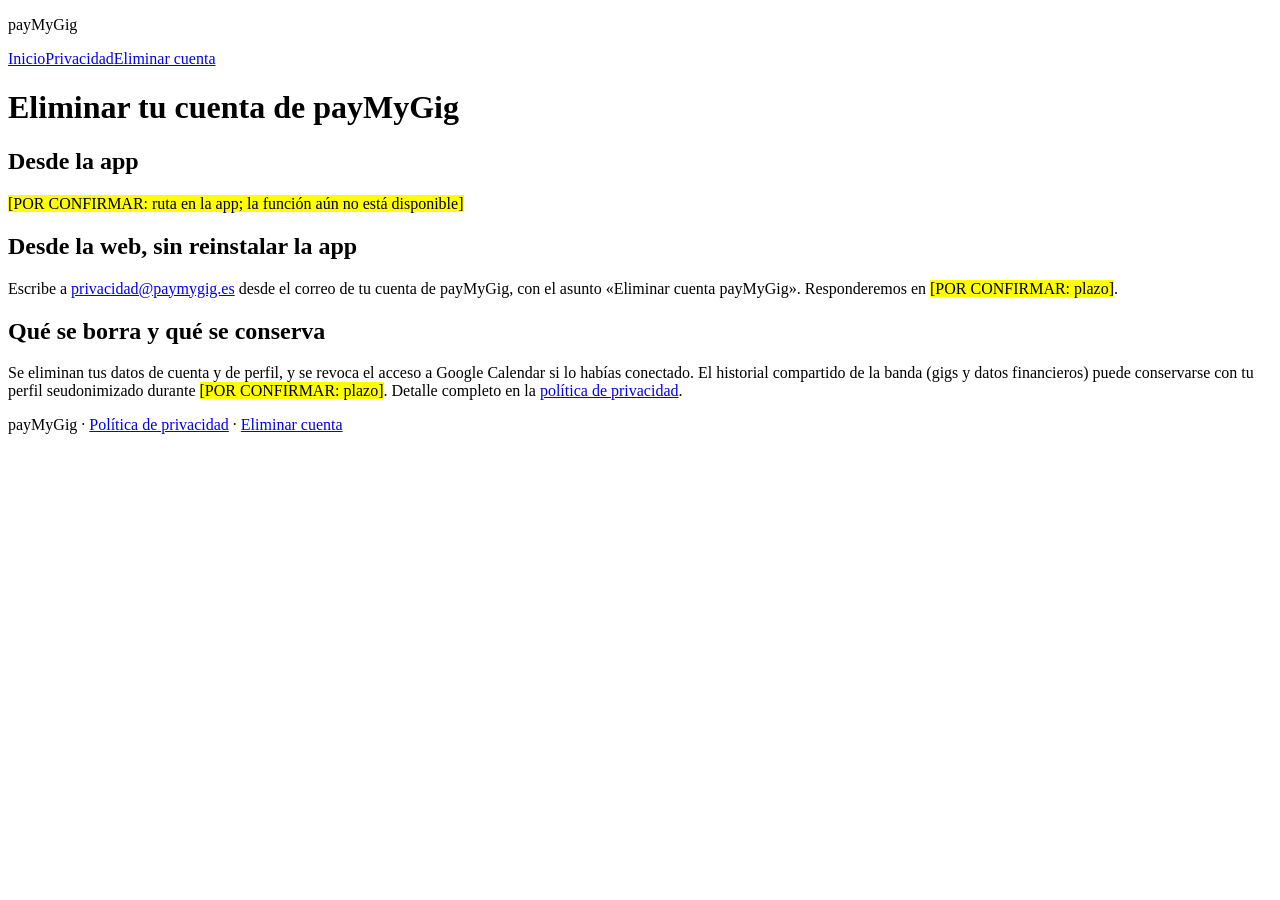
==== eliminar-cuenta.html @ f0f02f00 "Rellenar decisiones del titular y preparar publicación sin dominio propio Co-Authored-By: Claude Opu" ====
<!doctype html>
<html lang="es">
<head>
<meta charset="utf-8">
<meta name="viewport" content="width=device-width, initial-scale=1">
<title>Eliminar cuenta — payMyGig</title>
<meta name="description" content="Cómo pedir la eliminación de tu cuenta de payMyGig y de los datos asociados.">
<link rel="stylesheet" href="styles.css">
</head>
<body>
<header><p>payMyGig</p>
<nav aria-label="Principal"><a href="index.html">Inicio</a><a href="privacidad.html">Privacidad</a><a href="eliminar-cuenta.html">Eliminar cuenta</a></nav></header>
<main>
<h1>Eliminar tu cuenta de payMyGig</h1>
<section>
<h2>Desde la app</h2>
<p><mark>[POR CONFIRMAR: ruta en la app; la función aún no está disponible]</mark></p>
</section>
<section>
<h2>Desde la web, sin reinstalar la app</h2>
<p>Escribe a <a href="mailto:privacidad@paymygig.es">privacidad@paymygig.es</a> desde el correo de tu cuenta de payMyGig, con el asunto «Eliminar cuenta payMyGig». Responderemos en <mark>[POR CONFIRMAR: plazo]</mark>.</p>
</section>
<section>
<h2>Qué se borra y qué se conserva</h2>
<p>Se eliminan tus datos de cuenta y de perfil, y se revoca el acceso a Google Calendar si lo habías conectado. El historial compartido de la banda (gigs y datos financieros) puede conservarse con tu perfil seudonimizado durante <mark>[POR CONFIRMAR: plazo]</mark>. Detalle completo en la <a href="privacidad.html#eliminacion">política de privacidad</a>.</p>
</section>
</main>
<footer><p>payMyGig · <a href="privacidad.html">Política de privacidad</a> · <a href="eliminar-cuenta.html">Eliminar cuenta</a></p></footer>
</body>
</html>
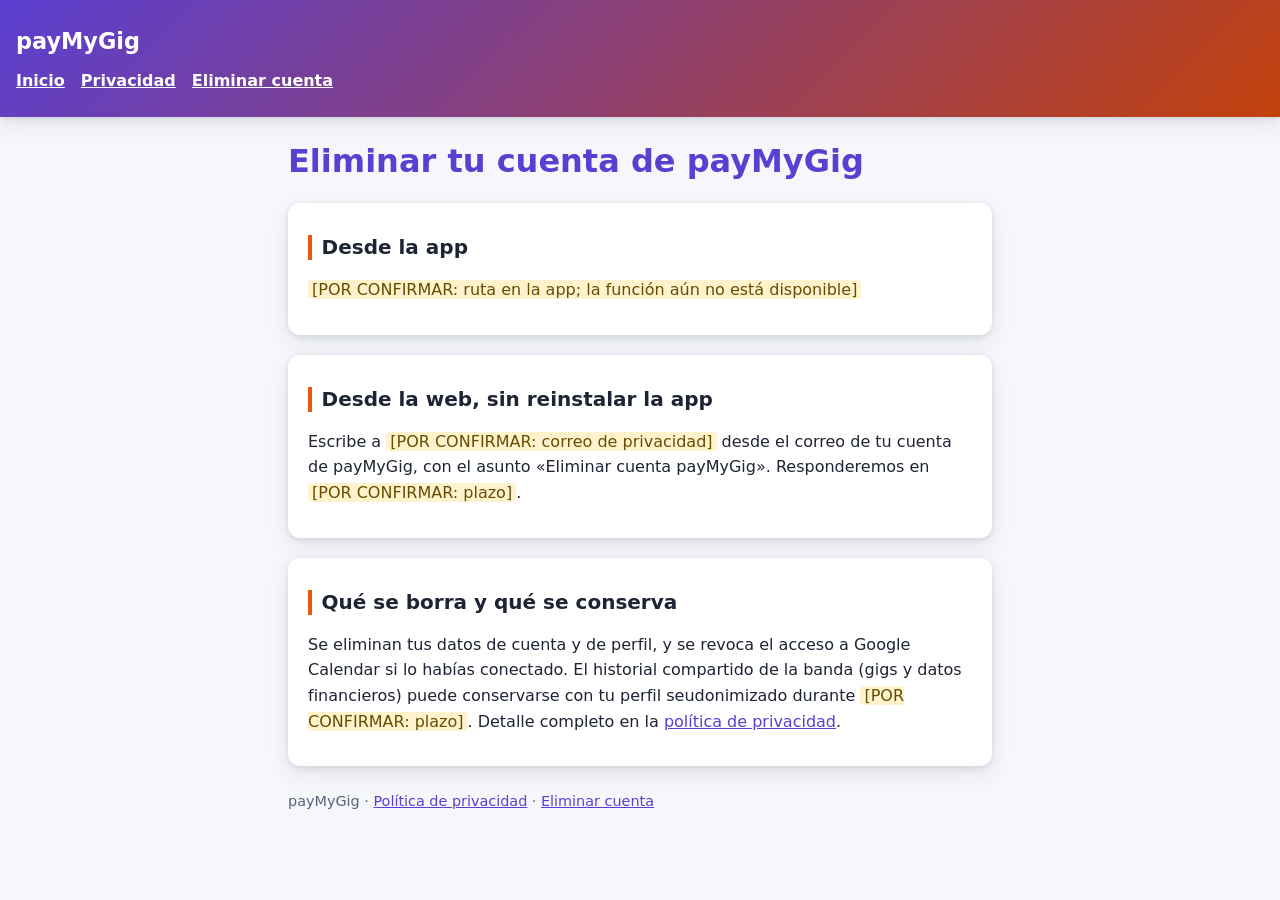
==== commit 441ad18b: "Web pública inicial: inicio, privacidad y eliminación de cuenta HTML y CSS estáticos sin build ni Ja" ====
--- a/eliminar-cuenta.html
+++ b/eliminar-cuenta.html
@@ -18,7 +18,7 @@
 </section>
 <section>
 <h2>Desde la web, sin reinstalar la app</h2>
-<p>Escribe a <a href="mailto:privacidad@paymygig.es">privacidad@paymygig.es</a> desde el correo de tu cuenta de payMyGig, con el asunto «Eliminar cuenta payMyGig». Responderemos en <mark>[POR CONFIRMAR: plazo]</mark>.</p>
+<p>Escribe a <mark>[POR CONFIRMAR: correo de privacidad]</mark> desde el correo de tu cuenta de payMyGig, con el asunto «Eliminar cuenta payMyGig». Responderemos en <mark>[POR CONFIRMAR: plazo]</mark>.</p>
 </section>
 <section>
 <h2>Qué se borra y qué se conserva</h2>
--- a/styles.css
+++ b/styles.css
@@ -0,0 +1,19 @@
+:root{--bg:#f6f7fb;--card:#fff;--text:#1d2433;--muted:#5a6478;--accent:#5b3fd1;--accent2:#e8590c;--warn-bg:#fff3cd;--warn-text:#664d03;--shadow:0 2px 6px rgba(30,40,80,.12),0 8px 24px rgba(30,40,80,.08)}
+@media(prefers-color-scheme:dark){:root{--bg:#12141c;--card:#1c2030;--text:#e8eaf2;--muted:#a4abc0;--accent:#a99bff;--accent2:#ff9a5c;--warn-bg:#3a3012;--warn-text:#ffe69c;--shadow:0 2px 6px rgba(0,0,0,.5),0 8px 24px rgba(0,0,0,.35)}}
+*{box-sizing:border-box}
+body{margin:0;background:var(--bg);color:var(--text);font:1rem/1.6 system-ui,-apple-system,"Segoe UI",Roboto,sans-serif}
+header{background:linear-gradient(135deg,#5b3fd1,#c2410c);color:#fff;padding:1.5rem 1rem;box-shadow:var(--shadow)}
+header p{margin:0;font-size:1.4rem;font-weight:700}
+nav{margin-top:.5rem;display:flex;flex-wrap:wrap;gap:1rem}
+nav a{color:#fff;font-weight:600}
+main{max-width:46rem;margin:1.5rem auto;padding:0 1rem}
+section,.banner{background:var(--card);border-radius:12px;box-shadow:var(--shadow);padding:1rem 1.25rem;margin-bottom:1.25rem}
+.banner{background:var(--warn-bg);color:var(--warn-text);font-weight:600}
+h1,h2{line-height:1.25}
+h1{color:var(--accent)}
+h2{border-left:4px solid var(--accent2);padding-left:.6rem;font-size:1.25rem}
+a{color:var(--accent)}
+a:focus-visible{outline:3px solid var(--accent2);outline-offset:2px}
+mark{background:var(--warn-bg);color:var(--warn-text);padding:0 .25rem;border-radius:4px}
+footer{max-width:46rem;margin:0 auto 2rem;padding:0 1rem;color:var(--muted);font-size:.9rem}
+footer a{color:var(--accent)}
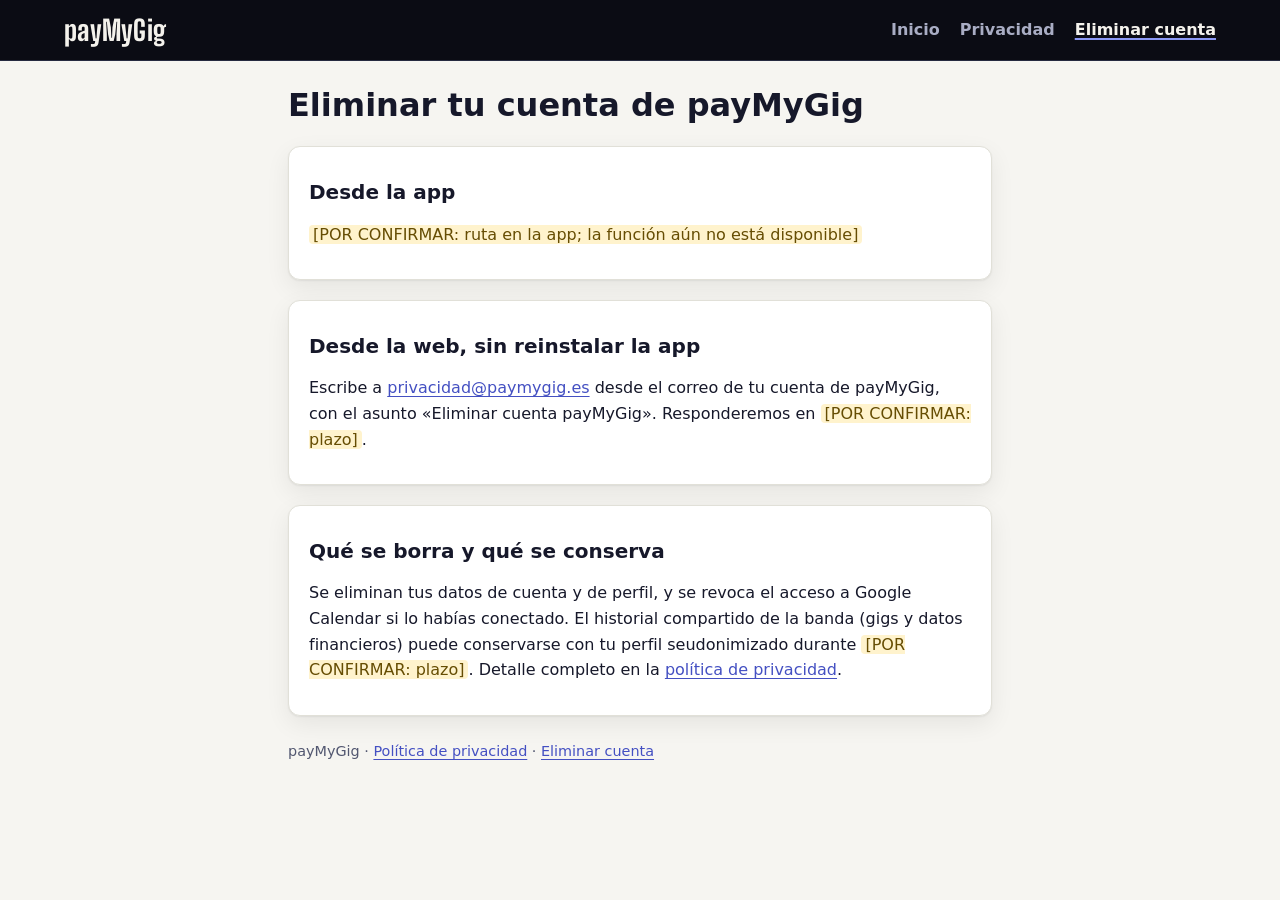
==== commit d7faaf9c: "Rediseño de la portada: escenario nocturno y textos para músicos y gestores Hero oscuro con titular " ====
--- a/eliminar-cuenta.html
+++ b/eliminar-cuenta.html
@@ -9,7 +9,7 @@
 </head>
 <body>
 <header><p>payMyGig</p>
-<nav aria-label="Principal"><a href="index.html">Inicio</a><a href="privacidad.html">Privacidad</a><a href="eliminar-cuenta.html">Eliminar cuenta</a></nav></header>
+<nav aria-label="Principal"><a href="index.html">Inicio</a><a href="privacidad.html">Privacidad</a><a href="eliminar-cuenta.html" aria-current="page">Eliminar cuenta</a></nav></header>
 <main>
 <h1>Eliminar tu cuenta de payMyGig</h1>
 <section>
@@ -18,7 +18,7 @@
 </section>
 <section>
 <h2>Desde la web, sin reinstalar la app</h2>
-<p>Escribe a <mark>[POR CONFIRMAR: correo de privacidad]</mark> desde el correo de tu cuenta de payMyGig, con el asunto «Eliminar cuenta payMyGig». Responderemos en <mark>[POR CONFIRMAR: plazo]</mark>.</p>
+<p>Escribe a <a href="mailto:privacidad@paymygig.es">privacidad@paymygig.es</a> desde el correo de tu cuenta de payMyGig, con el asunto «Eliminar cuenta payMyGig». Responderemos en <mark>[POR CONFIRMAR: plazo]</mark>.</p>
 </section>
 <section>
 <h2>Qué se borra y qué se conserva</h2>
--- a/styles.css
+++ b/styles.css
@@ -1,19 +1,90 @@
-:root{--bg:#f6f7fb;--card:#fff;--text:#1d2433;--muted:#5a6478;--accent:#5b3fd1;--accent2:#e8590c;--warn-bg:#fff3cd;--warn-text:#664d03;--shadow:0 2px 6px rgba(30,40,80,.12),0 8px 24px rgba(30,40,80,.08)}
-@media(prefers-color-scheme:dark){:root{--bg:#12141c;--card:#1c2030;--text:#e8eaf2;--muted:#a4abc0;--accent:#a99bff;--accent2:#ff9a5c;--warn-bg:#3a3012;--warn-text:#ffe69c;--shadow:0 2px 6px rgba(0,0,0,.5),0 8px 24px rgba(0,0,0,.35)}}
+/* Big Shoulders Display ExtraBold, self-hosted (SIL OFL, see fonts/OFL.txt). */
+@font-face{font-family:"Big Shoulders Display";font-style:normal;font-weight:800;font-display:swap;src:url(fonts/big-shoulders-display-800-latin-ext.woff2) format("woff2");unicode-range:U+0100-02BA,U+02BD-02C5,U+02C7-02CC,U+02CE-02D7,U+02DD-02FF,U+0304,U+0308,U+0329,U+1D00-1DBF,U+1E00-1E9F,U+1EF2-1EFF,U+2020,U+20A0-20AB,U+20AD-20C4,U+2113,U+2C60-2C7F,U+A720-A7FF}
+@font-face{font-family:"Big Shoulders Display";font-style:normal;font-weight:800;font-display:swap;src:url(fonts/big-shoulders-display-800-latin.woff2) format("woff2");unicode-range:U+0000-00FF,U+0131,U+0152-0153,U+02BB-02BC,U+02C6,U+02DA,U+02DC,U+0304,U+0308,U+0329,U+2000-206F,U+20AC,U+2122,U+2191,U+2193,U+2212,U+2215,U+FEFF,U+FFFD}
+
+:root{
+  /* Night stage: always dark, same palette as the app's login screen. */
+  --stage-bg:#0B0C14;--stage-lift:#10121D;--stage-surface:#151829;--stage-border:#262A40;
+  --stage-text:#F4F2EC;--stage-muted:#A9ADC4;--stage-accent:#8B98F5;--stage-success:#5FD39A;
+  /* Readable pages: light by default, dark below. */
+  --bg:#F6F5F1;--card:#FFFFFF;--text:#16182A;--muted:#525770;--accent:#4450C2;--line:#E1E0D8;
+  --warn-bg:#FFF3CD;--warn-text:#664D03;
+  --shadow:0 1px 2px rgba(11,12,20,.06),0 8px 24px rgba(11,12,20,.07);
+  --display:"Big Shoulders Display",system-ui,sans-serif;
+  --ring:var(--accent);
+}
+@media(prefers-color-scheme:dark){:root{
+  --bg:#10121D;--card:#151829;--text:#F4F2EC;--muted:#A9ADC4;--accent:#8B98F5;--line:#262A40;
+  --warn-bg:#3A3012;--warn-text:#FFE69C;--shadow:0 1px 2px rgba(0,0,0,.4),0 8px 24px rgba(0,0,0,.3);
+}}
+
 *{box-sizing:border-box}
-body{margin:0;background:var(--bg);color:var(--text);font:1rem/1.6 system-ui,-apple-system,"Segoe UI",Roboto,sans-serif}
-header{background:linear-gradient(135deg,#5b3fd1,#c2410c);color:#fff;padding:1.5rem 1rem;box-shadow:var(--shadow)}
-header p{margin:0;font-size:1.4rem;font-weight:700}
-nav{margin-top:.5rem;display:flex;flex-wrap:wrap;gap:1rem}
-nav a{color:#fff;font-weight:600}
-main{max-width:46rem;margin:1.5rem auto;padding:0 1rem}
-section,.banner{background:var(--card);border-radius:12px;box-shadow:var(--shadow);padding:1rem 1.25rem;margin-bottom:1.25rem}
-.banner{background:var(--warn-bg);color:var(--warn-text);font-weight:600}
+body{margin:0;background:var(--bg);color:var(--text);caret-color:var(--accent);font:1rem/1.6 system-ui,-apple-system,"Segoe UI",Roboto,sans-serif;overflow-wrap:break-word}
+::selection{background:var(--stage-accent);color:var(--stage-bg)}
+a{color:var(--accent);text-underline-offset:.2em}
+:focus-visible{outline:2px solid var(--ring);outline-offset:3px;border-radius:2px}
 h1,h2{line-height:1.25}
-h1{color:var(--accent)}
-h2{border-left:4px solid var(--accent2);padding-left:.6rem;font-size:1.25rem}
-a{color:var(--accent)}
-a:focus-visible{outline:3px solid var(--accent2);outline-offset:2px}
+h2{font-size:1.25rem}
+
+/* Shared dark header */
+header{background:var(--stage-bg);color:var(--stage-text);border-bottom:1px solid var(--stage-border);padding:1rem max(clamp(1rem,4vw,3.5rem),calc((100% - 72rem)/2));display:flex;flex-wrap:wrap;align-items:center;justify-content:space-between;gap:.5rem 1.5rem;--ring:var(--stage-accent)}
+header p{margin:0;font:800 1.75rem/1 var(--display);letter-spacing:.01em}
+nav{display:flex;flex-wrap:wrap;gap:.25rem 1.25rem}
+nav a{color:var(--stage-muted);text-decoration:none;font-weight:600}
+nav a:hover,nav a[aria-current]{color:var(--stage-text)}
+nav a[aria-current]{text-decoration:underline;text-decoration-color:var(--stage-accent);text-decoration-thickness:2px}
+
+/* Readable pages (privacidad, eliminar-cuenta) and the lower part of the home page */
+main,.lower{max-width:46rem;margin:1.5rem auto;padding:0 1rem}
+section,.banner{background:var(--card);border:1px solid var(--line);border-radius:12px;box-shadow:var(--shadow);padding:1rem 1.25rem;margin-bottom:1.25rem}
+.banner{background:var(--warn-bg);color:var(--warn-text);border-color:transparent;font-weight:600}
 mark{background:var(--warn-bg);color:var(--warn-text);padding:0 .25rem;border-radius:4px}
 footer{max-width:46rem;margin:0 auto 2rem;padding:0 1rem;color:var(--muted);font-size:.9rem}
-footer a{color:var(--accent)}
+
+/* Home: full-bleed night stage */
+.home header{border-bottom-color:transparent}
+.home main{max-width:none;margin:0;padding:0}
+.stage{background:var(--stage-bg);color:var(--stage-text);border:0;border-radius:0;box-shadow:none;margin:0;padding:clamp(2.5rem,6vw,4.5rem) max(clamp(1rem,4vw,3.5rem),calc((100% - 72rem)/2));--ring:var(--stage-accent)}
+.stage a{color:var(--stage-accent)}
+.stage ::selection{background:var(--stage-accent);color:var(--stage-bg)}
+.stage h2{margin:0 0 1rem;font-size:1.35rem}
+.small{margin:0;color:var(--stage-muted);font-size:.875rem}
+
+.hero{display:grid;gap:3rem;align-items:end;align-content:center;padding-top:clamp(1.5rem,4vw,3rem)}
+.hero h1{margin:0 0 1.5rem;font:800 clamp(3rem,8vw,6rem)/.95 var(--display);text-transform:uppercase;letter-spacing:-.01em}
+.accent{color:var(--stage-accent)}
+.subline{margin:0 0 2rem;max-width:35rem;color:var(--stage-muted);font-size:1.125rem;line-height:1.5}
+.stage .button{display:inline-block;background:var(--stage-accent);color:var(--stage-bg);font-weight:700;text-decoration:none;padding:.75rem 1.4rem;border-radius:999px}
+.stage .button:hover{background:var(--stage-text)}
+
+.ticket{margin:0;width:min(21.25rem,100%);background:var(--stage-surface);border:1px solid var(--stage-border);border-radius:14px;padding:1.5rem;display:grid;gap:.75rem;font-variant-numeric:tabular-nums;box-shadow:10px 14px 0 rgba(0,0,0,.35),0 24px 48px -16px rgba(0,0,0,.7)}
+.ticket p{margin:0}
+.ticket hr{margin:.25rem 0;border:0;border-top:1px dashed var(--stage-border)}
+.venue{font-weight:700}
+.row{display:flex;justify-content:space-between;align-items:center;gap:.75rem;color:var(--stage-muted)}
+.amount{color:var(--stage-text);font-weight:700;white-space:nowrap}
+.share{color:var(--stage-accent);font-size:1.35rem}
+.pill{display:inline-block;margin-right:.4rem;padding:.05rem .5rem;border:1px solid var(--stage-border);border-radius:999px;color:var(--stage-success);font-size:.75rem;font-weight:700;letter-spacing:.02em}
+
+.audiences{background:var(--stage-lift);display:grid;gap:2.5rem}
+.checks{list-style:none;margin:0;padding:0;display:grid;gap:.75rem}
+.checks li{position:relative;padding-left:1.6rem;color:var(--stage-muted)}
+.checks svg{position:absolute;left:0;top:.3rem;fill:none;stroke:var(--stage-accent);stroke-width:2.5;stroke-linecap:round;stroke-linejoin:round}
+
+.band{border-top:1px solid var(--stage-border)}
+.band h2{font:800 clamp(1.75rem,4vw,2.5rem)/1.05 var(--display);text-transform:uppercase;max-width:40rem}
+.band p{max-width:40rem;color:var(--stage-muted)}
+.band p.small{margin-top:1.25rem}
+.lower{margin-top:2.5rem}
+
+@media(min-width:60rem){
+  .hero{grid-template-columns:minmax(0,1fr) auto;min-height:82vh}
+  .ticket{transform:rotate(-2deg)}
+  .audiences{grid-template-columns:1fr 1fr;gap:0}
+  .audiences>div{padding-right:2.5rem}
+  .audiences>div+div{padding:0 0 0 2.5rem;border-left:1px solid var(--stage-border)}
+}
+@media(prefers-reduced-motion:no-preference){
+  .hero>*{animation:rise .6s ease-out both}
+  @keyframes rise{from{opacity:0;transform:translateY(12px)}}
+}
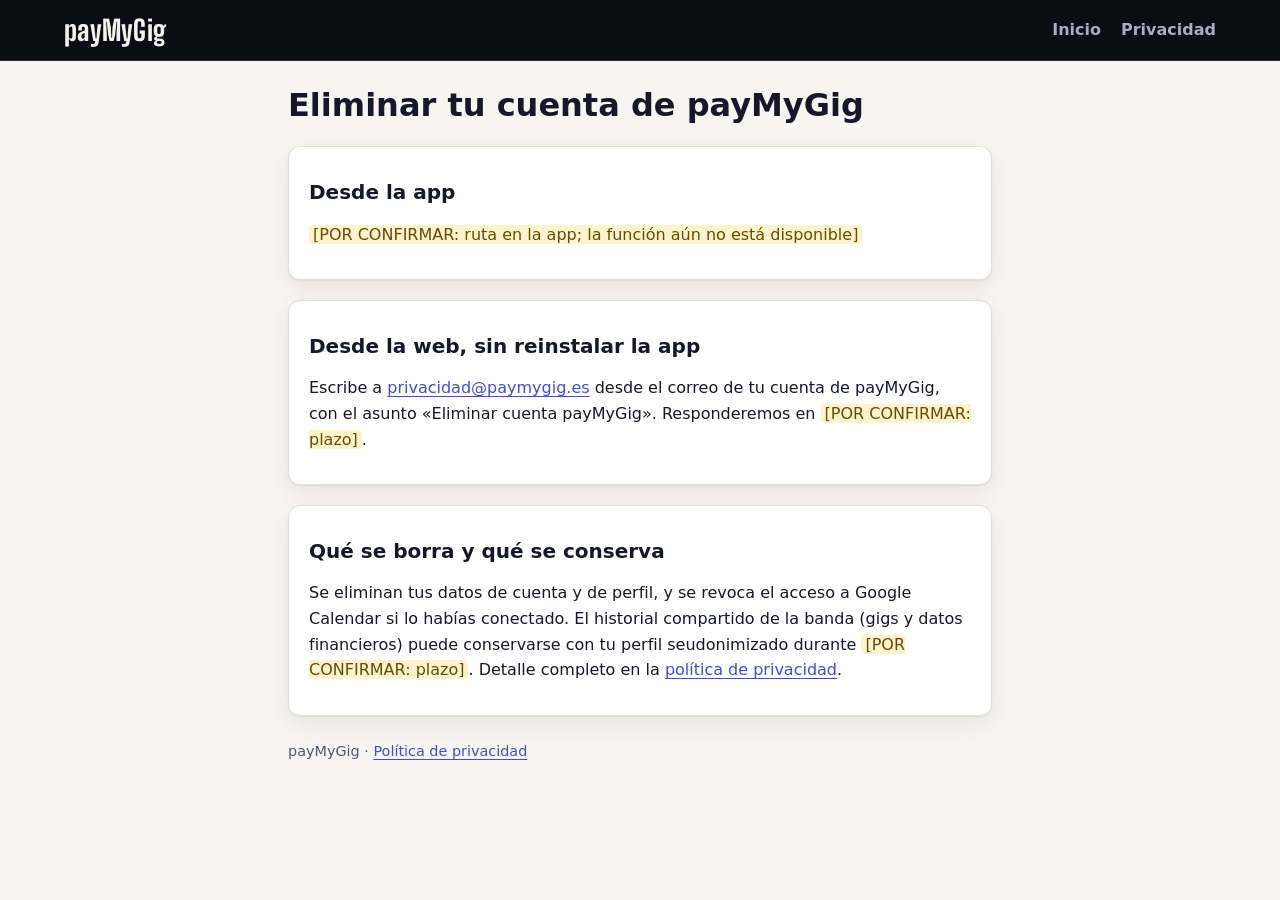
==== commit a7bb578b: "Beta privada con lista de espera y sin enlaces a eliminar cuenta Aviso de beta por invitación, formu" ====
--- a/eliminar-cuenta.html
+++ b/eliminar-cuenta.html
@@ -3,13 +3,14 @@
 <head>
 <meta charset="utf-8">
 <meta name="viewport" content="width=device-width, initial-scale=1">
+<meta name="robots" content="noindex">
 <title>Eliminar cuenta — payMyGig</title>
 <meta name="description" content="Cómo pedir la eliminación de tu cuenta de payMyGig y de los datos asociados.">
 <link rel="stylesheet" href="styles.css">
 </head>
 <body>
 <header><p>payMyGig</p>
-<nav aria-label="Principal"><a href="index.html">Inicio</a><a href="privacidad.html">Privacidad</a><a href="eliminar-cuenta.html" aria-current="page">Eliminar cuenta</a></nav></header>
+<nav aria-label="Principal"><a href="index.html">Inicio</a><a href="privacidad.html">Privacidad</a></nav></header>
 <main>
 <h1>Eliminar tu cuenta de payMyGig</h1>
 <section>
@@ -25,6 +26,6 @@
 <p>Se eliminan tus datos de cuenta y de perfil, y se revoca el acceso a Google Calendar si lo habías conectado. El historial compartido de la banda (gigs y datos financieros) puede conservarse con tu perfil seudonimizado durante <mark>[POR CONFIRMAR: plazo]</mark>. Detalle completo en la <a href="privacidad.html#eliminacion">política de privacidad</a>.</p>
 </section>
 </main>
-<footer><p>payMyGig · <a href="privacidad.html">Política de privacidad</a> · <a href="eliminar-cuenta.html">Eliminar cuenta</a></p></footer>
+<footer><p>payMyGig · <a href="privacidad.html">Política de privacidad</a></p></footer>
 </body>
 </html>
--- a/styles.css
+++ b/styles.css
@@ -56,6 +56,16 @@
 .subline{margin:0 0 2rem;max-width:35rem;color:var(--stage-muted);font-size:1.125rem;line-height:1.5}
 .stage .button{display:inline-block;background:var(--stage-accent);color:var(--stage-bg);font-weight:700;text-decoration:none;padding:.75rem 1.4rem;border-radius:999px}
 .stage .button:hover{background:var(--stage-text)}
+.badge{display:inline-block;margin:0 0 1.5rem;padding:.2rem .8rem;border:1px solid var(--stage-accent);border-radius:999px;color:var(--stage-accent);font-size:.875rem;font-weight:700;letter-spacing:.02em}
+.waitlist{max-width:35rem}
+.waitlist form{margin:0 0 .75rem;position:relative}
+.waitlist label{display:block;margin-bottom:.35rem;font-size:.875rem;font-weight:600;color:var(--stage-muted)}
+.field{display:flex;flex-wrap:wrap;gap:.75rem}
+.field input{flex:1 1 14rem;min-width:0;padding:.75rem 1rem;background:var(--stage-surface);color:var(--stage-text);border:1px solid var(--stage-muted);border-radius:999px;font:inherit}
+.field input::placeholder{color:var(--stage-muted)}
+.field .button{border:0;cursor:pointer;font:inherit;font-weight:700}
+.hp{position:absolute;left:-9999px;width:1px;height:1px;overflow:hidden}
+.waitlist .small{line-height:1.5}
 
 .ticket{margin:0;width:min(21.25rem,100%);background:var(--stage-surface);border:1px solid var(--stage-border);border-radius:14px;padding:1.5rem;display:grid;gap:.75rem;font-variant-numeric:tabular-nums;box-shadow:10px 14px 0 rgba(0,0,0,.35),0 24px 48px -16px rgba(0,0,0,.7)}
 .ticket p{margin:0}
@@ -88,3 +98,6 @@
   .hero>*{animation:rise .6s ease-out both}
   @keyframes rise{from{opacity:0;transform:translateY(12px)}}
 }
+.result{min-height:60vh}
+.result h1{margin:0 0 1.5rem;font:800 clamp(2.25rem,6vw,4rem)/1 var(--display);text-transform:uppercase}
+.result p{max-width:40rem;color:var(--stage-muted)}
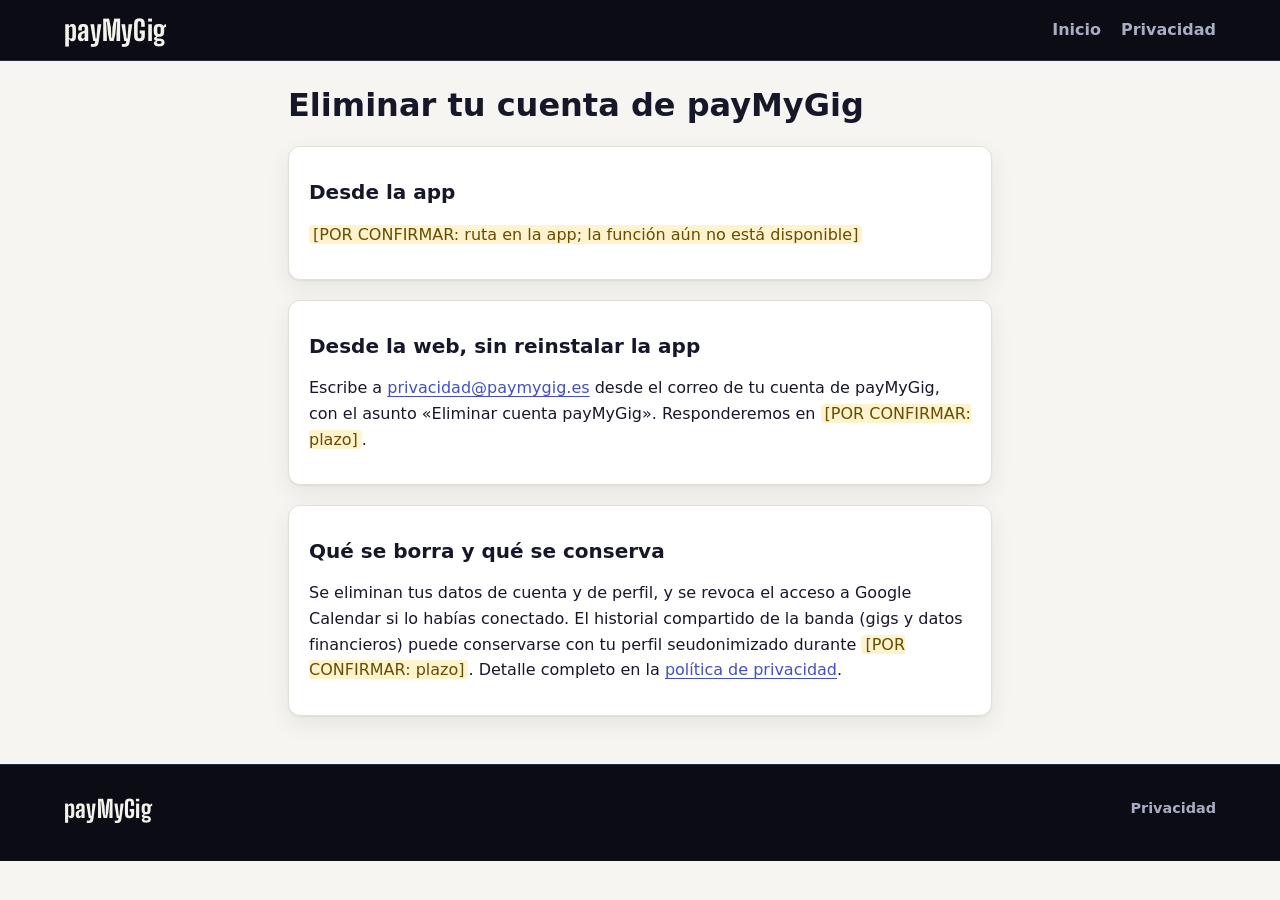
==== commit 5be24799: "Pie oscuro y compacto con el aviso de Google; fuera los bloques blancos de la portada Co-Authored-By" ====
--- a/eliminar-cuenta.html
+++ b/eliminar-cuenta.html
@@ -26,6 +26,6 @@
 <p>Se eliminan tus datos de cuenta y de perfil, y se revoca el acceso a Google Calendar si lo habías conectado. El historial compartido de la banda (gigs y datos financieros) puede conservarse con tu perfil seudonimizado durante <mark>[POR CONFIRMAR: plazo]</mark>. Detalle completo en la <a href="privacidad.html#eliminacion">política de privacidad</a>.</p>
 </section>
 </main>
-<footer><p>payMyGig · <a href="privacidad.html">Política de privacidad</a></p></footer>
+<footer class="site"><div class="foot-top"><p class="wordmark">payMyGig</p><nav aria-label="Pie"><a href="privacidad.html">Privacidad</a></nav></div></footer>
 </body>
 </html>
--- a/styles.css
+++ b/styles.css
@@ -34,12 +34,18 @@
 nav a:hover,nav a[aria-current]{color:var(--stage-text)}
 nav a[aria-current]{text-decoration:underline;text-decoration-color:var(--stage-accent);text-decoration-thickness:2px}
 
-/* Readable pages (privacidad, eliminar-cuenta) and the lower part of the home page */
-main,.lower{max-width:46rem;margin:1.5rem auto;padding:0 1rem}
+/* Readable pages (privacidad, eliminar-cuenta) */
+main{max-width:46rem;margin:1.5rem auto;padding:0 1rem}
 section,.banner{background:var(--card);border:1px solid var(--line);border-radius:12px;box-shadow:var(--shadow);padding:1rem 1.25rem;margin-bottom:1.25rem}
 .banner{background:var(--warn-bg);color:var(--warn-text);border-color:transparent;font-weight:600}
 mark{background:var(--warn-bg);color:var(--warn-text);padding:0 .25rem;border-radius:4px}
-footer{max-width:46rem;margin:0 auto 2rem;padding:0 1rem;color:var(--muted);font-size:.9rem}
+footer.site{margin-top:3rem;background:var(--stage-bg);color:var(--stage-muted);border-top:1px solid var(--stage-border);padding:2rem max(clamp(1rem,4vw,3.5rem),calc((100% - 72rem)/2)) 2.5rem;display:grid;gap:1.25rem;font-size:.9rem;--ring:var(--stage-accent)}
+.home footer.site{margin-top:0}
+.foot-top{display:flex;flex-wrap:wrap;align-items:center;justify-content:space-between;gap:1rem}
+.foot-top .wordmark{margin:0;font:800 1.5rem/1 var(--display);letter-spacing:.01em;color:var(--stage-text)}
+.foot-top nav{margin:0}
+footer.site .legal{margin:0;max-width:60rem;font-size:.8rem;line-height:1.55}
+footer.site .legal a{color:var(--stage-accent)}
 
 /* Home: full-bleed night stage */
 .home header{border-bottom-color:transparent}
@@ -85,7 +91,6 @@
 .band h2{font:800 clamp(1.75rem,4vw,2.5rem)/1.05 var(--display);text-transform:uppercase;max-width:40rem}
 .band p{max-width:40rem;color:var(--stage-muted)}
 .band p.small{margin-top:1.25rem}
-.lower{margin-top:2.5rem}
 
 @media(min-width:60rem){
   .hero{grid-template-columns:minmax(0,1fr) auto;min-height:82vh}
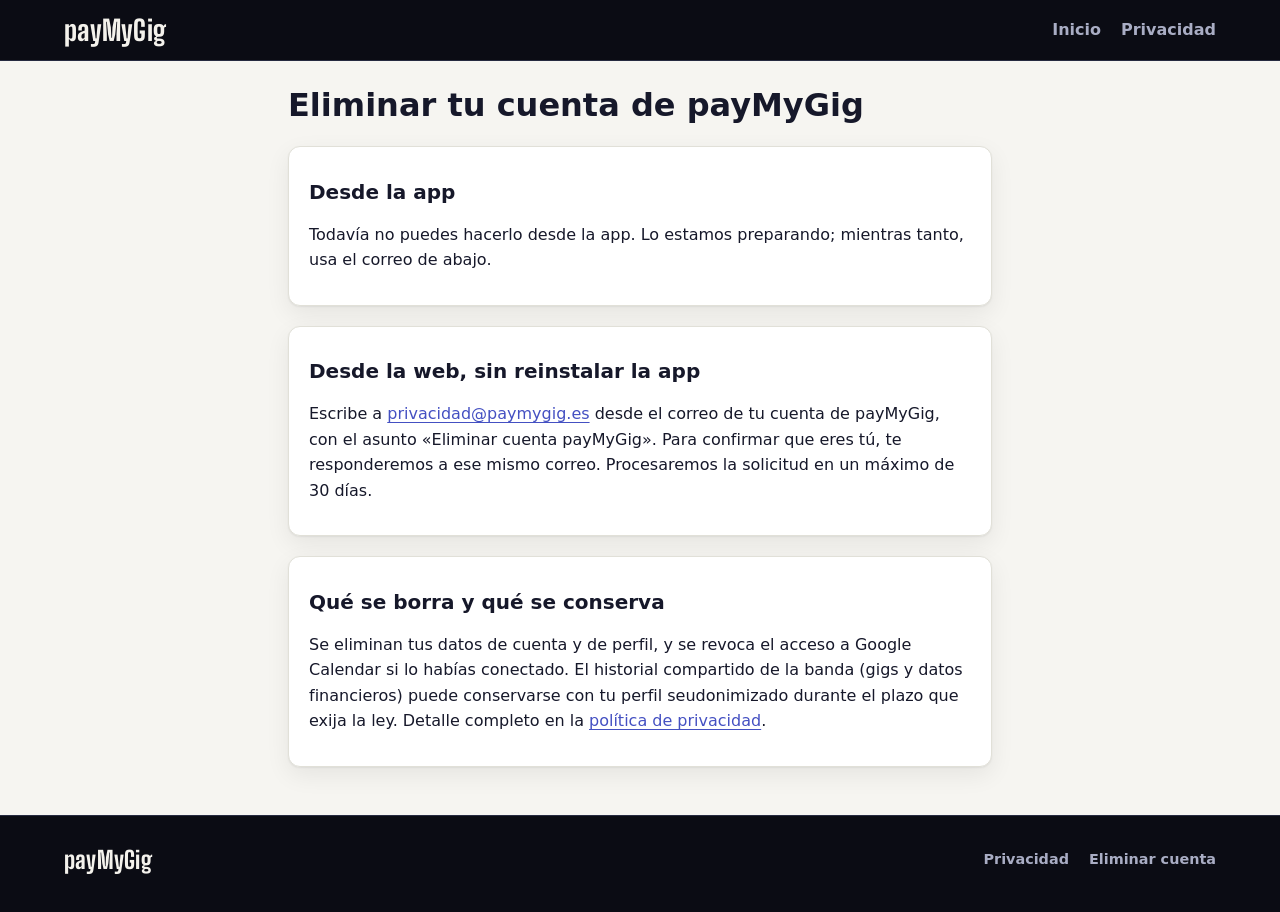
==== commit d2929211: "Enlazar Eliminar cuenta desde el pie y cerrar sus textos pendientes Co-Authored-By: Claude Sonnet 5." ====
--- a/eliminar-cuenta.html
+++ b/eliminar-cuenta.html
@@ -15,17 +15,17 @@
 <h1>Eliminar tu cuenta de payMyGig</h1>
 <section>
 <h2>Desde la app</h2>
-<p><mark>[POR CONFIRMAR: ruta en la app; la función aún no está disponible]</mark></p>
+<p>Todavía no puedes hacerlo desde la app. Lo estamos preparando; mientras tanto, usa el correo de abajo.</p>
 </section>
 <section>
 <h2>Desde la web, sin reinstalar la app</h2>
-<p>Escribe a <a href="mailto:privacidad@paymygig.es">privacidad@paymygig.es</a> desde el correo de tu cuenta de payMyGig, con el asunto «Eliminar cuenta payMyGig». Responderemos en <mark>[POR CONFIRMAR: plazo]</mark>.</p>
+<p>Escribe a <a href="mailto:privacidad@paymygig.es">privacidad@paymygig.es</a> desde el correo de tu cuenta de payMyGig, con el asunto «Eliminar cuenta payMyGig». Para confirmar que eres tú, te responderemos a ese mismo correo. Procesaremos la solicitud en un máximo de 30 días.</p>
 </section>
 <section>
 <h2>Qué se borra y qué se conserva</h2>
-<p>Se eliminan tus datos de cuenta y de perfil, y se revoca el acceso a Google Calendar si lo habías conectado. El historial compartido de la banda (gigs y datos financieros) puede conservarse con tu perfil seudonimizado durante <mark>[POR CONFIRMAR: plazo]</mark>. Detalle completo en la <a href="privacidad.html#eliminacion">política de privacidad</a>.</p>
+<p>Se eliminan tus datos de cuenta y de perfil, y se revoca el acceso a Google Calendar si lo habías conectado. El historial compartido de la banda (gigs y datos financieros) puede conservarse con tu perfil seudonimizado durante el plazo que exija la ley. Detalle completo en la <a href="privacidad.html#eliminacion">política de privacidad</a>.</p>
 </section>
 </main>
-<footer class="site"><div class="foot-top"><p class="wordmark">payMyGig</p><nav aria-label="Pie"><a href="privacidad.html">Privacidad</a></nav></div></footer>
+<footer class="site"><div class="foot-top"><p class="wordmark">payMyGig</p><nav aria-label="Pie"><a href="privacidad.html">Privacidad</a><a href="eliminar-cuenta.html">Eliminar cuenta</a></nav></div></footer>
 </body>
 </html>
